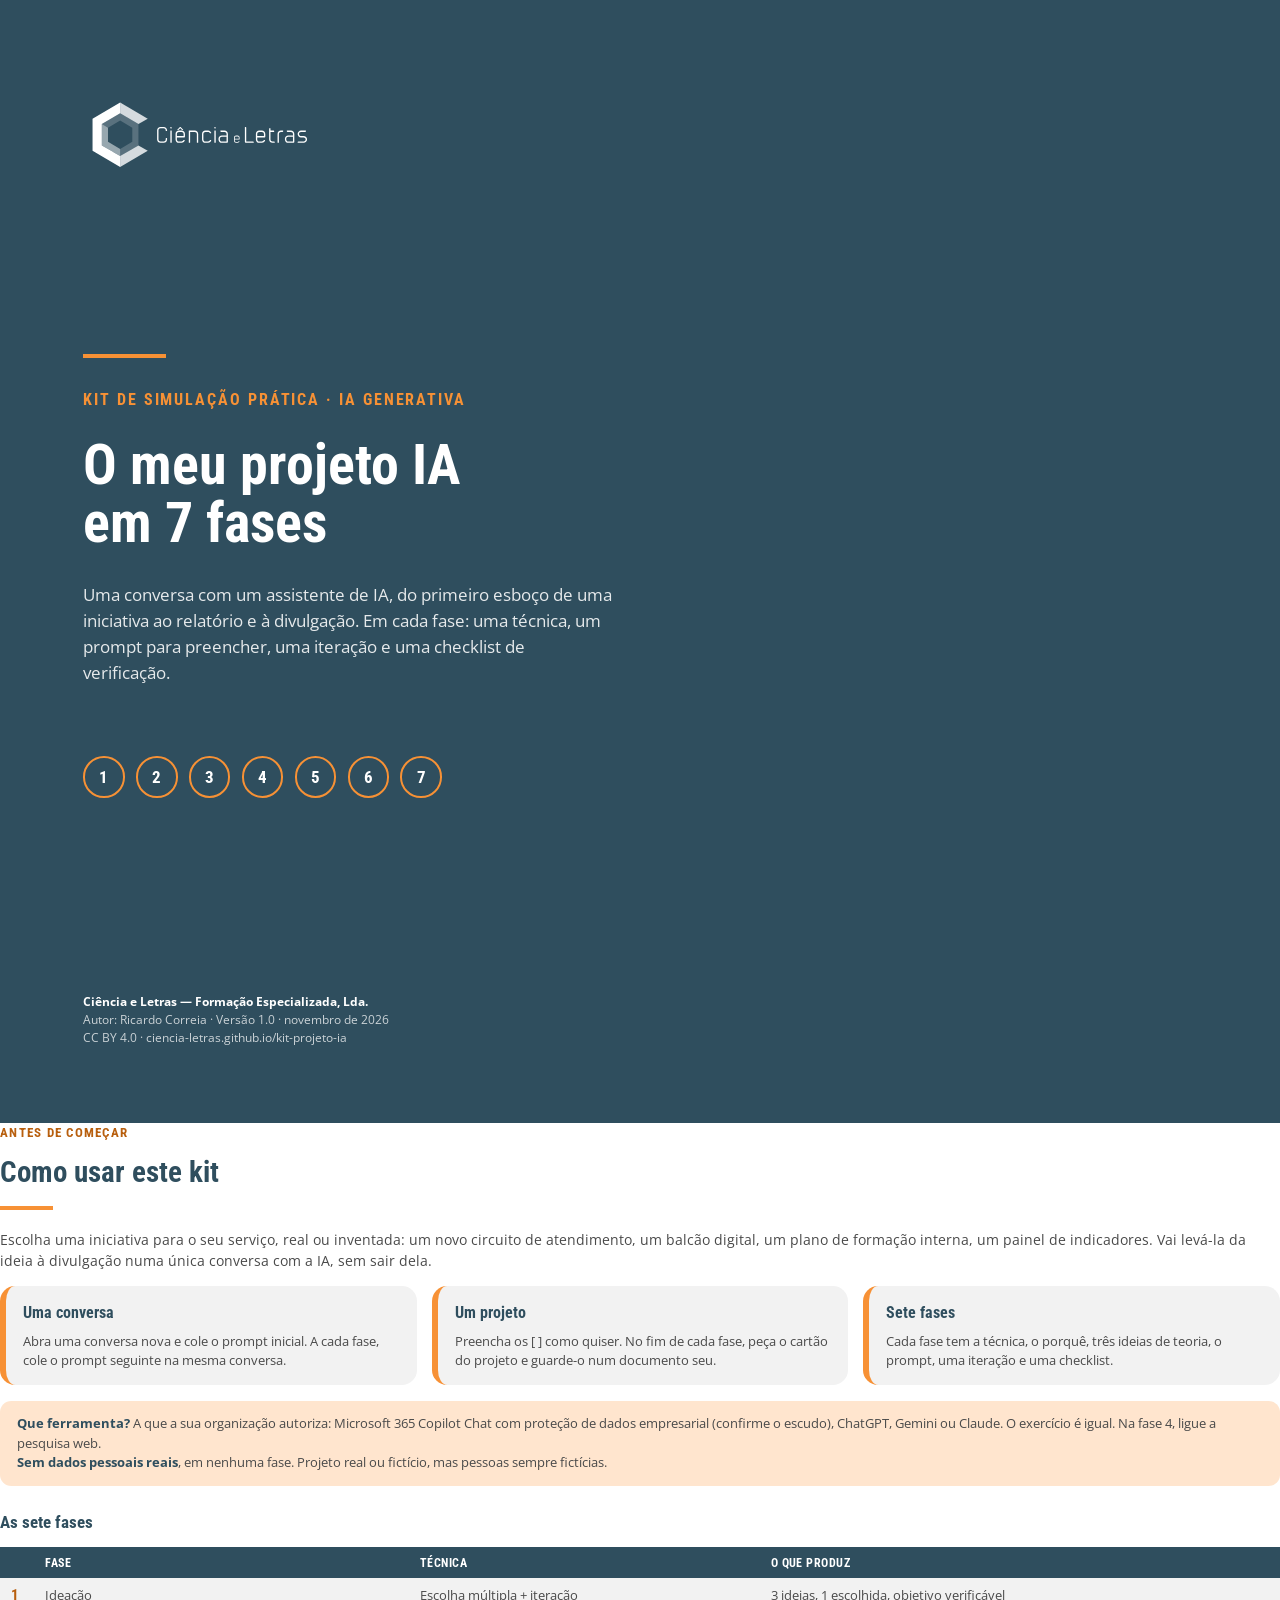
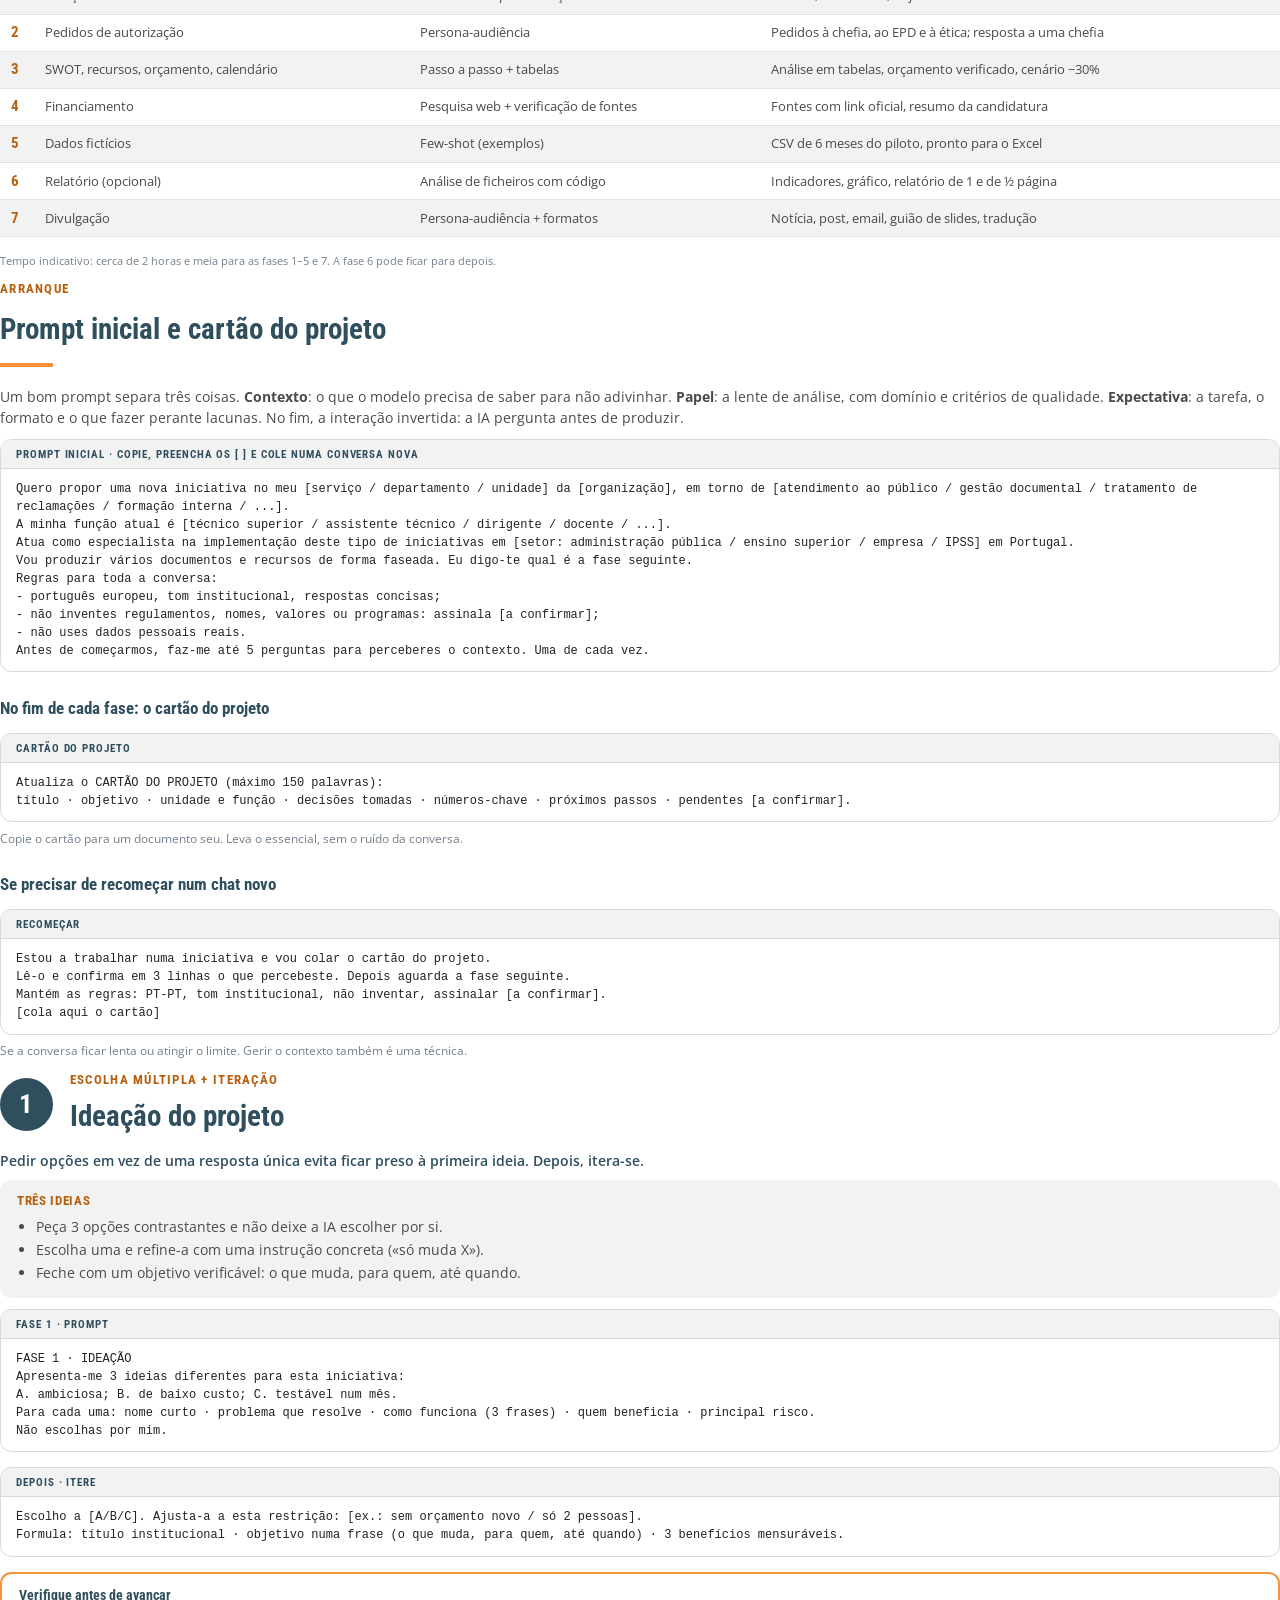
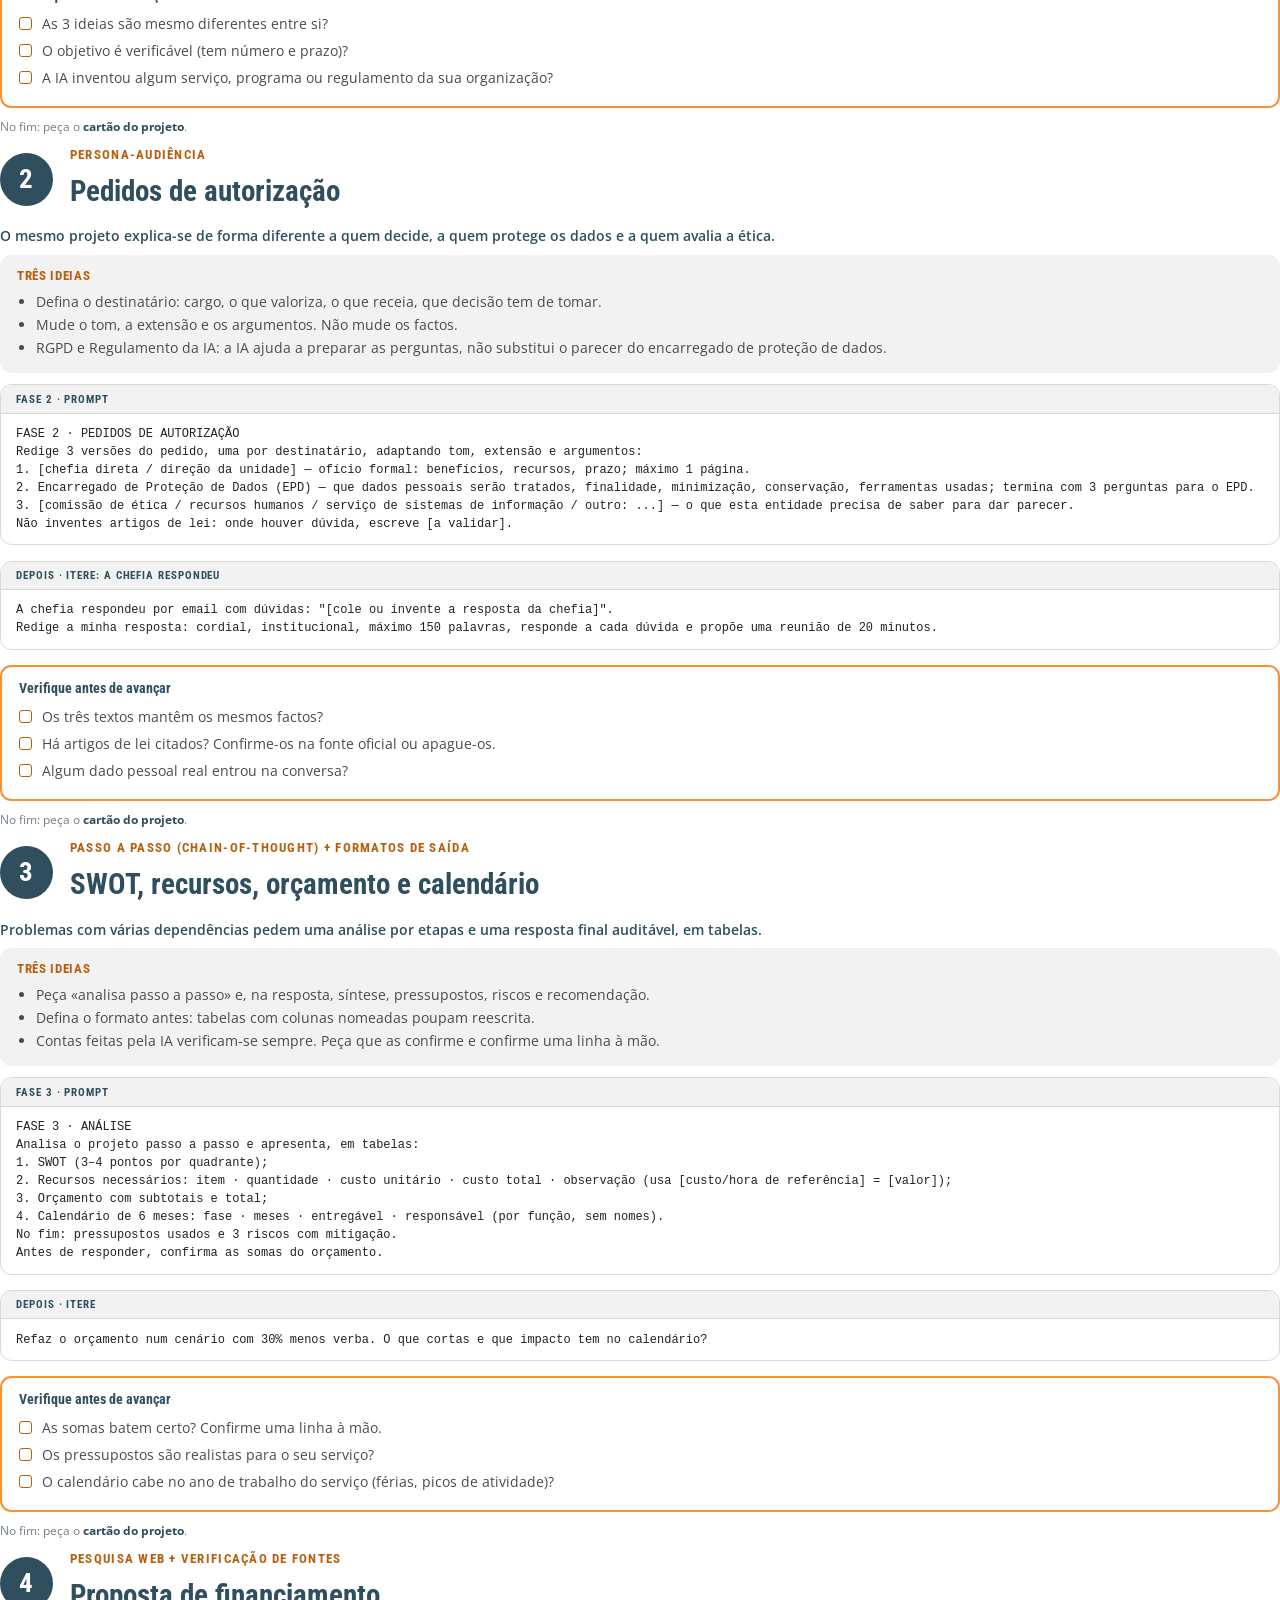
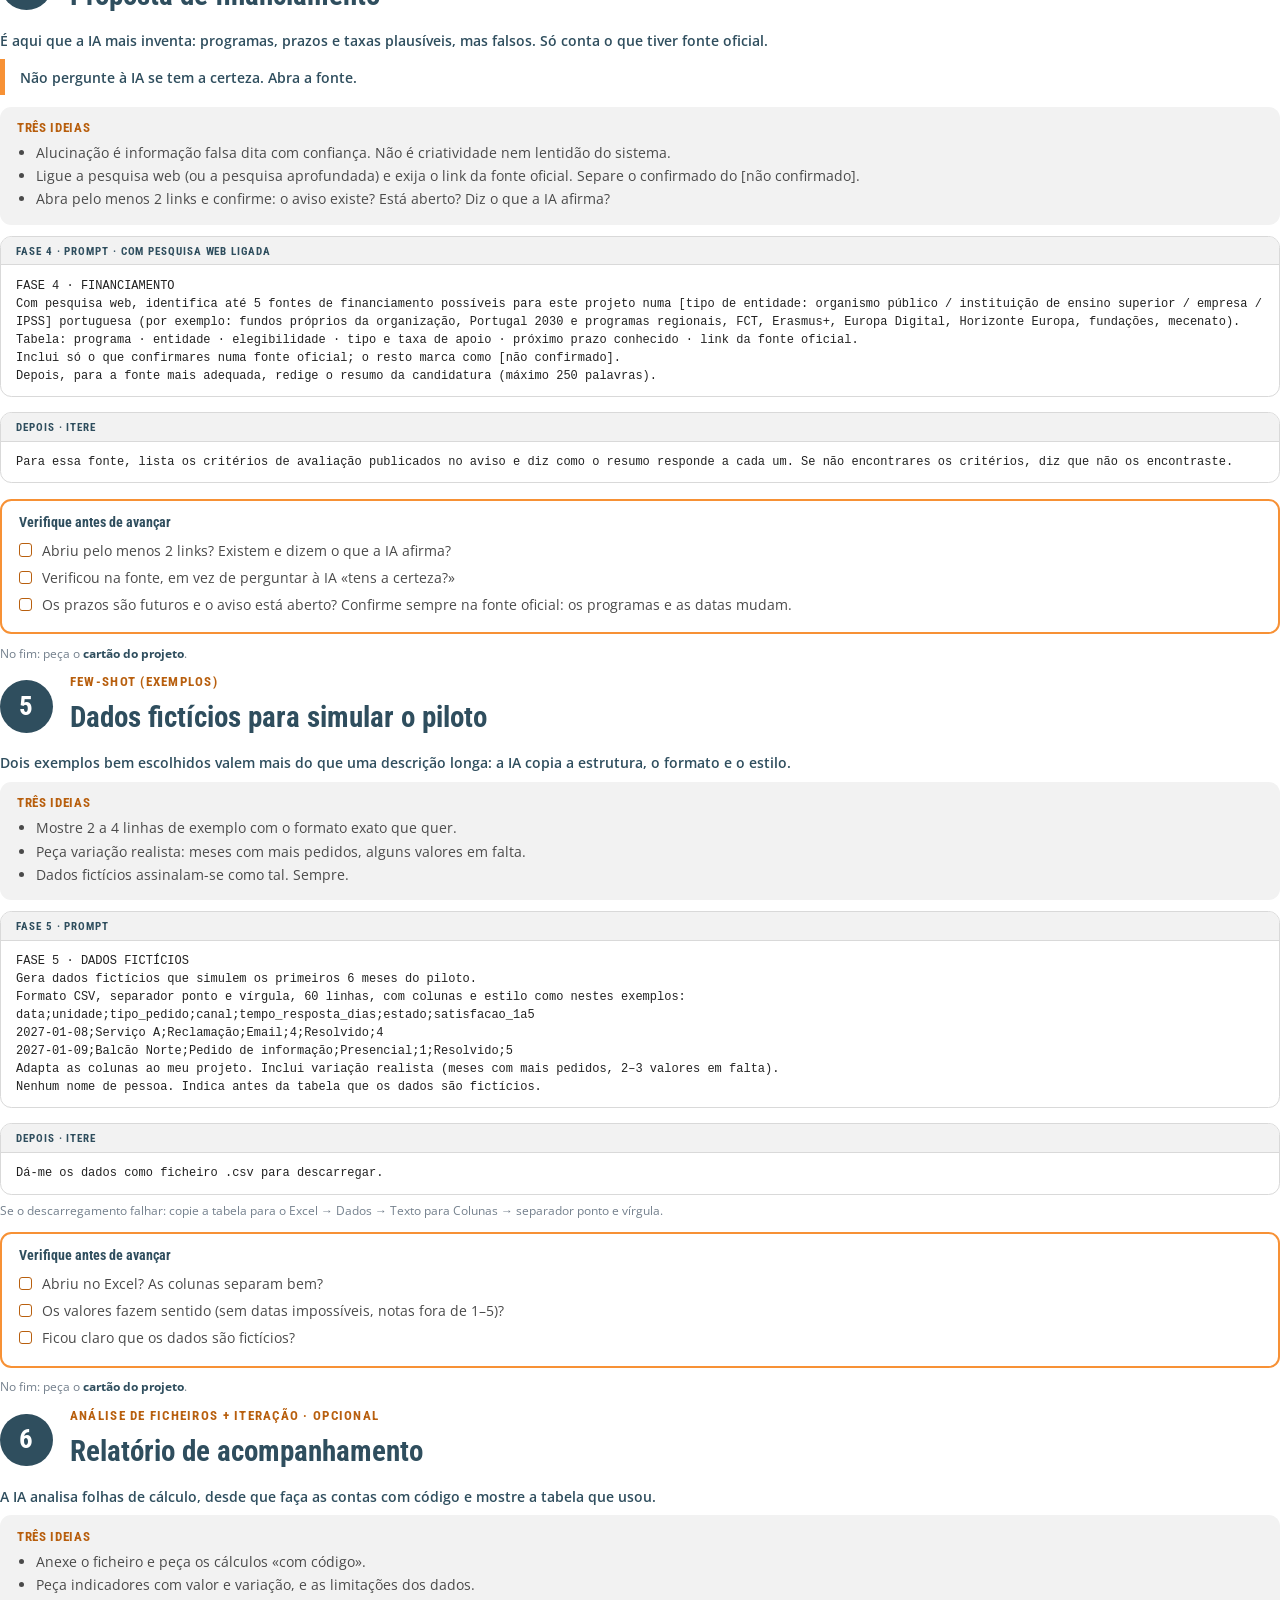
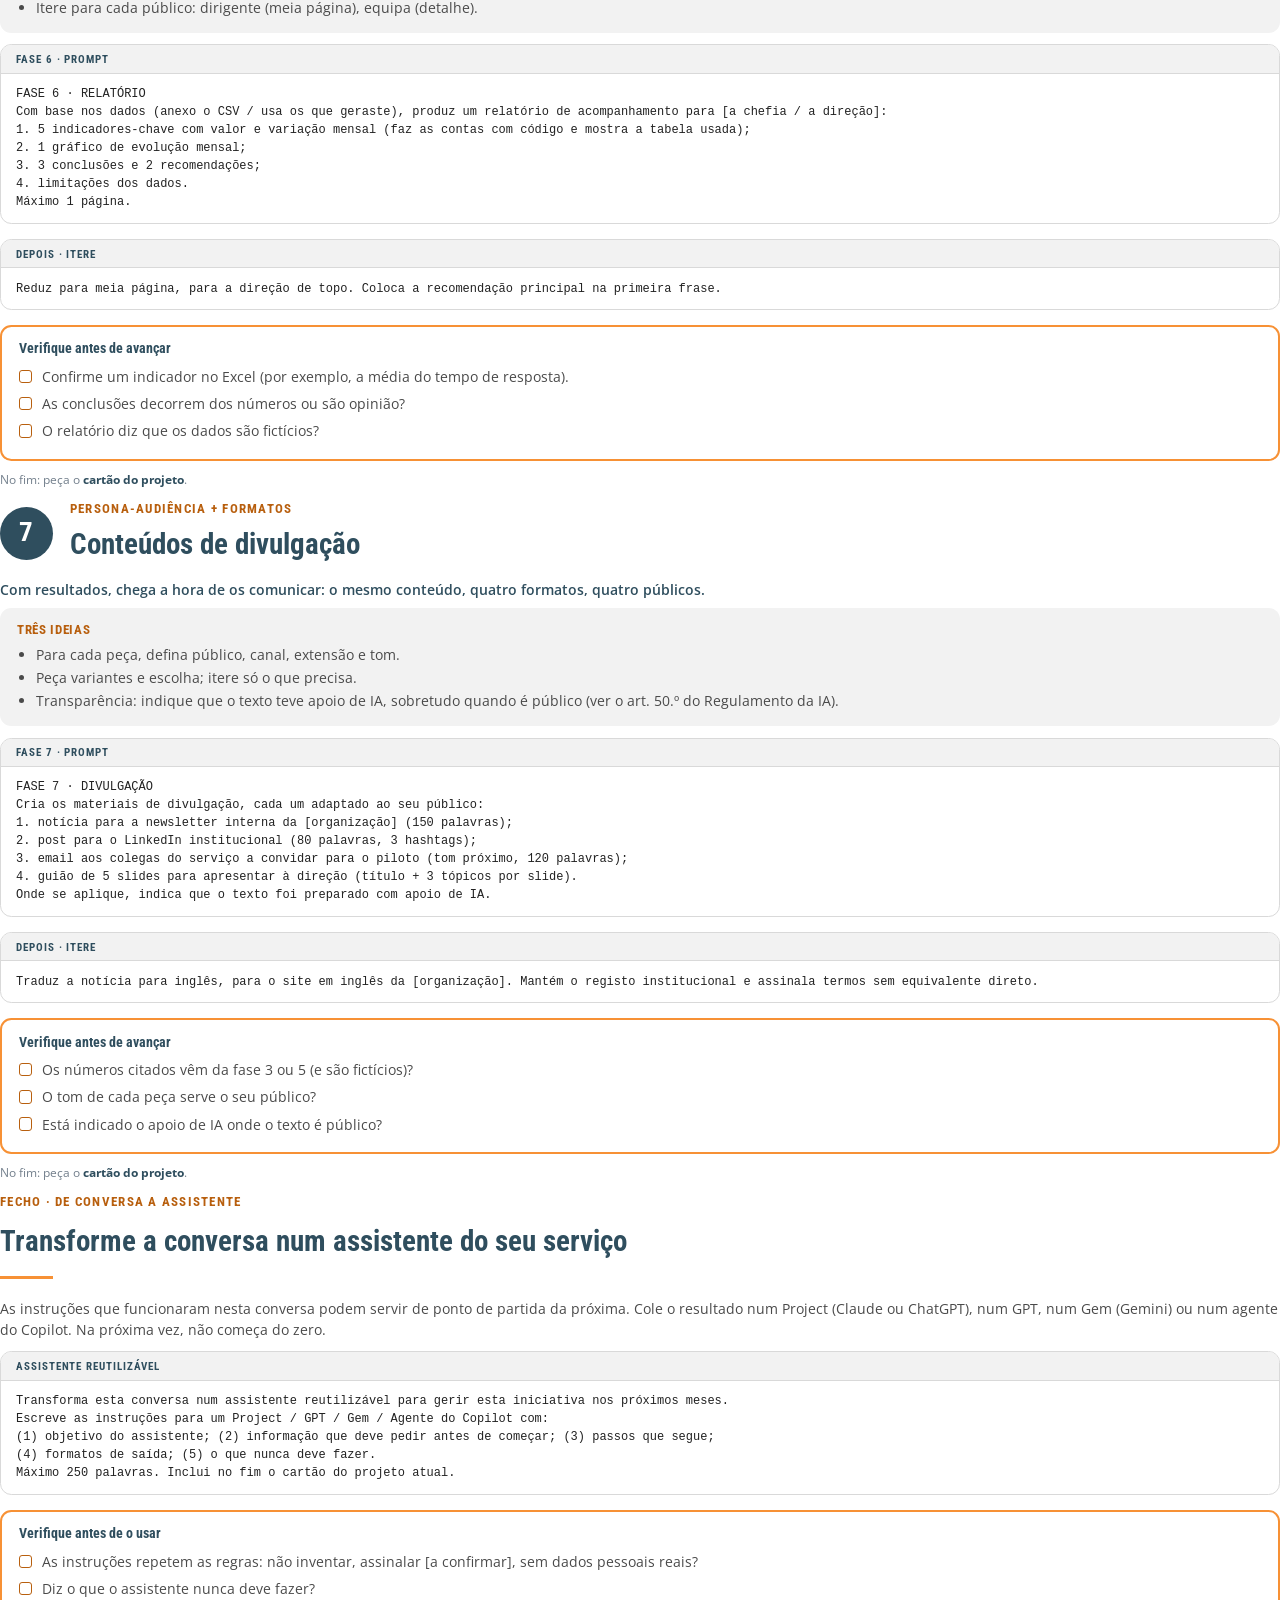
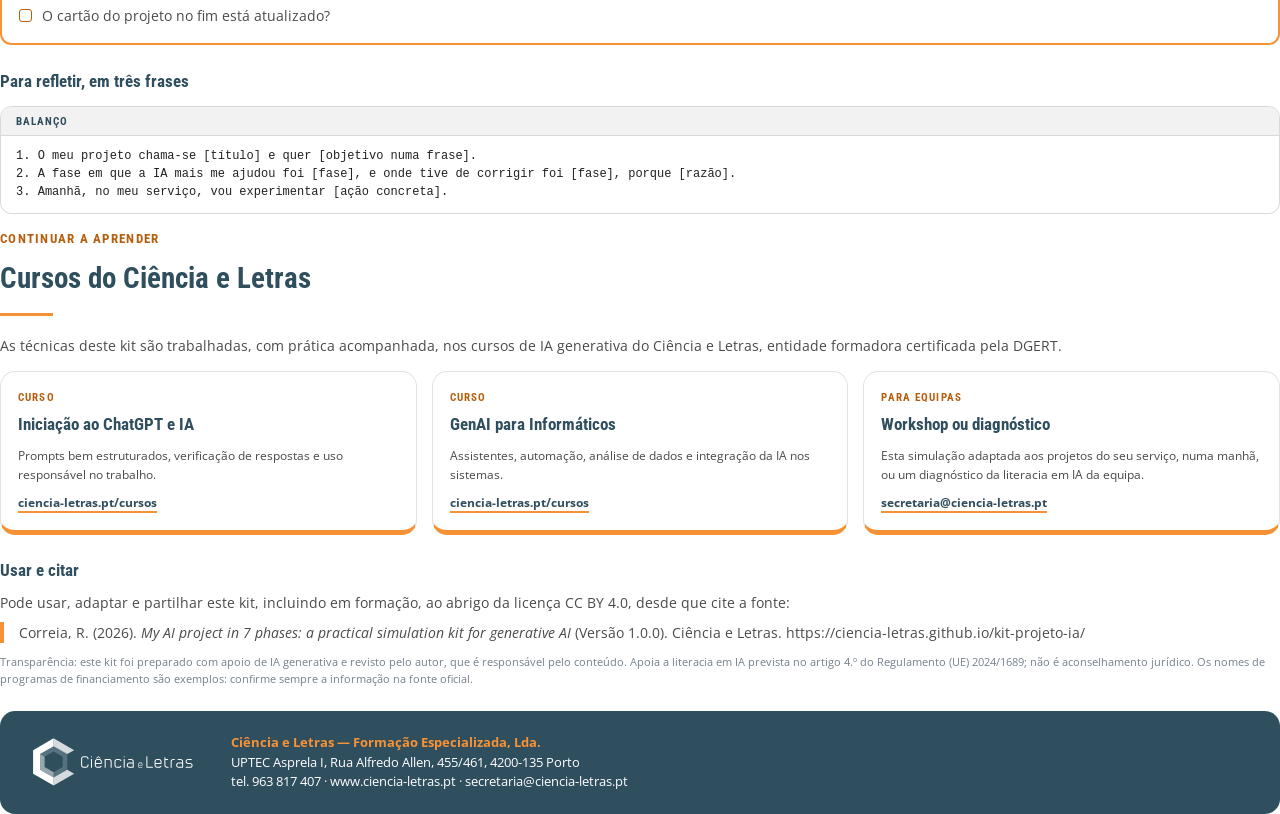
==== _pdf/kit.html @ e9ddfbd8 "First version of the kit «O meu projeto IA em 7 fases» Co-Authored-By: Claude Opus 5.5 <noreply@anth" ====
<!DOCTYPE html>
<html lang="pt-PT">
<head>
<meta charset="utf-8">
<title>O meu projeto IA em 7 fases — kit completo · Ciência e Letras</title>
<!-- Fonte do PDF do kit completo. Gerar com: python3 _pdf/build_pdf.py  →  dist/kit-projeto-ia-7-fases.pdf
     A pasta _pdf/ começa por "_" para o GitHub Pages (Jekyll) não a publicar. O PDF não vai para o repositório. -->
<link href="https://fonts.googleapis.com/css2?family=Open+Sans:wght@400;600;700&family=Roboto+Condensed:wght@500;700&display=swap" rel="stylesheet">
<style>
  @page { size: A4; margin: 18mm 17mm 20mm; }
  @page :first { margin: 0; }
  :root { --navy: #2F4E5E; --orange: #F79135; --oink: #B85F0E; --text: #4a4a4a; --alt: #f2f2f2; --peach: #FFE5CE; --grey: #74808D; }
  * { box-sizing: border-box; }
  html { -webkit-print-color-adjust: exact; print-color-adjust: exact; }
  body { margin: 0; font: 10.2pt/1.55 "Open Sans", Calibri, Arial, sans-serif; color: var(--text); }
  h1, h2, h3, h4, .eyebrow, .num { font-family: "Roboto Condensed", Arial, sans-serif; color: var(--navy); margin: 0; }
  p { margin: 0 0 7pt; }
  a { color: var(--navy); }
  .page { break-after: page; }
  .page:last-child { break-after: auto; }

  /* capa */
  .cover { height: 297mm; background: var(--navy); color: #fff; padding: 26mm 22mm 20mm; display: flex; flex-direction: column; position: relative; }
  .cover img { width: 62mm; }
  .cover .bar { width: 22mm; height: 3pt; background: var(--orange); margin: 48mm 0 8mm; }
  .cover .eyebrow { color: var(--orange); font-size: 12pt; letter-spacing: .12em; text-transform: uppercase; font-weight: 700; }
  .cover h1 { color: #fff; font-size: 42pt; line-height: 1.04; margin: 6mm 0 8mm; font-weight: 700; }
  .cover .lead { font-size: 13pt; line-height: 1.5; color: rgba(255,255,255,.88); max-width: 140mm; }
  .cover .steps { display: flex; gap: 3mm; margin-top: 16mm; }
  .cover .steps span { width: 11mm; height: 11mm; border-radius: 50%; border: 1.5pt solid var(--orange); color: #fff; display: grid; place-items: center; font: 700 13pt "Roboto Condensed", Arial, sans-serif; }
  .cover .foot { margin-top: auto; font-size: 9pt; color: rgba(255,255,255,.75); line-height: 1.5; }
  .cover .foot strong { color: #fff; }

  /* secções */
  .eyebrow { color: var(--oink); font-size: 9.5pt; letter-spacing: .1em; text-transform: uppercase; font-weight: 700; }
  h2 { font-size: 22pt; margin: 2mm 0 2mm; font-weight: 700; }
  h2::after { content: ""; display: block; width: 14mm; height: 2.5pt; background: var(--orange); margin: 3mm 0 5mm; }
  h3 { font-size: 13pt; margin: 6mm 0 2mm; font-weight: 700; }
  ul { margin: 0 0 7pt; padding-left: 5mm; }
  li { margin: 1.5pt 0; }
  .grid3 { display: grid; grid-template-columns: repeat(3, 1fr); gap: 4mm; margin: 4mm 0 2mm; }
  .feat { border-left: 5pt solid var(--orange); border-radius: 4mm; background: var(--alt); padding: 4mm 4.5mm; }
  .feat h4 { font-size: 12pt; margin-bottom: 1.5mm; }
  .feat p { margin: 0; font-size: 9.4pt; }
  .note { background: var(--peach); border-radius: 3mm; padding: 3.5mm 4.5mm; margin: 4mm 0; font-size: 9.6pt; }
  .note strong { color: var(--navy); }
  table.map { width: 100%; border-collapse: collapse; font-size: 9.4pt; margin-top: 3mm; }
  table.map th { background: var(--navy); color: #fff; text-align: left; padding: 2.2mm 3mm; font: 700 9pt "Roboto Condensed", Arial, sans-serif; letter-spacing: .04em; text-transform: uppercase; }
  table.map td { padding: 2.2mm 3mm; border-bottom: 1px solid #e2e2e2; vertical-align: top; }
  table.map tr:nth-child(even) td { background: var(--alt); }
  table.map td:first-child { font: 700 11pt "Roboto Condensed", Arial, sans-serif; color: var(--oink); width: 9mm; }

  /* prompts */
  .prompt { border: 1px solid #d9d9d9; border-radius: 3mm; margin: 3mm 0 4mm; break-inside: avoid; overflow: hidden; }
  .prompt .lbl { background: var(--alt); border-bottom: 1px solid #d9d9d9; padding: 1.8mm 4mm; font: 700 8.6pt "Roboto Condensed", Arial, sans-serif; letter-spacing: .08em; text-transform: uppercase; color: var(--navy); }
  .prompt pre { margin: 0; padding: 3mm 4mm; white-space: pre-wrap; font: 9pt/1.5 "SFMono-Regular", Menlo, Consolas, "Courier New", monospace; color: #222; }
  .hint { font-size: 9pt; color: var(--grey); margin-top: -2mm; }

  /* fases */
  .ph-head { display: flex; align-items: center; gap: 4.5mm; margin-bottom: 3mm; }
  .num { flex-shrink: 0; width: 14mm; height: 14mm; border-radius: 50%; background: var(--navy); color: #fff; display: grid; place-items: center; font-size: 20pt; font-weight: 700; }
  .ph-head h2 { margin: 0; }
  .ph-head h2::after { display: none; }
  .ph-head .eyebrow { margin-bottom: 1mm; }
  .why { font-size: 10.6pt; color: var(--navy); font-weight: 600; margin: 2mm 0 2mm; }
  .theory { background: var(--alt); border-radius: 3mm; padding: 3mm 4.5mm 1.5mm; margin: 2mm 0 3mm; }
  .theory h4 { font-size: 10pt; margin-bottom: 1mm; letter-spacing: .05em; text-transform: uppercase; color: var(--oink); }
  .check { border: 1.5pt solid var(--orange); border-radius: 3mm; padding: 3mm 4.5mm; margin-top: 3mm; break-inside: avoid; }
  .check h4 { font-size: 10.5pt; margin-bottom: 1.5mm; }
  .check ul { list-style: none; padding: 0; margin: 0; }
  .check li { padding-left: 6mm; position: relative; margin: 1.6mm 0; }
  .check li::before { content: ""; position: absolute; left: 0; top: 1mm; width: 3mm; height: 3mm; border: 1.2pt solid var(--oink); border-radius: .8mm; }
  .card-reminder { font-size: 9.2pt; color: var(--grey); margin-top: 2.5mm; }
  .card-reminder strong { color: var(--navy); }
  .alert { border-left: 4pt solid var(--orange); padding: 2mm 0 2mm 4mm; margin: 2mm 0 3mm; font-weight: 600; color: var(--navy); }

  /* cursos */
  .courses { display: grid; grid-template-columns: repeat(3, 1fr); gap: 4mm; margin: 4mm 0; }
  .course { border-radius: 4mm; border: 1px solid #e2e2e2; border-bottom: 4pt solid var(--orange); padding: 4.5mm; }
  .course .eyebrow { font-size: 8.5pt; }
  .course h4 { font-size: 12.5pt; margin: 1.5mm 0 2mm; }
  .course p { font-size: 9.2pt; margin: 0 0 2mm; }
  .course a { font-weight: 700; font-size: 9pt; text-decoration: none; border-bottom: 1.5pt solid var(--orange); }
  .contact { background: var(--navy); color: #fff; border-radius: 4mm; padding: 6mm 7mm; margin-top: 6mm; display: flex; gap: 8mm; align-items: center; }
  .contact img { width: 46mm; }
  .contact p { margin: 0; font-size: 9.4pt; line-height: 1.55; }
  .contact strong { color: var(--orange); }
  .small { font-size: 8.6pt; color: var(--grey); }
</style>
</head>
<body>

<!-- ======================= CAPA ======================= -->
<section class="page cover">
  <img src="cel-logo-branco-horizontal.svg" alt="Ciência e Letras">
  <div class="bar"></div>
  <div class="eyebrow">Kit de simulação prática · IA generativa</div>
  <h1>O meu projeto IA<br>em 7 fases</h1>
  <p class="lead">Uma conversa com um assistente de IA, do primeiro esboço de uma iniciativa ao relatório e à divulgação. Em cada fase: uma técnica, um prompt para preencher, uma iteração e uma checklist de verificação.</p>
  <div class="steps"><span>1</span><span>2</span><span>3</span><span>4</span><span>5</span><span>6</span><span>7</span></div>
  <div class="foot">
    <strong>Ciência e Letras — Formação Especializada, Lda.</strong><br>
    Autor: Ricardo Correia · Versão 1.0 · novembro de 2026<br>
    CC BY 4.0 · ciencia-letras.github.io/kit-projeto-ia
  </div>
</section>

<!-- ======================= COMO USAR ======================= -->
<section class="page">
  <div class="eyebrow">Antes de começar</div>
  <h2>Como usar este kit</h2>
  <p>Escolha uma iniciativa para o seu serviço, real ou inventada: um novo circuito de atendimento, um balcão digital, um plano de formação interna, um painel de indicadores. Vai levá-la da ideia à divulgação numa única conversa com a IA, sem sair dela.</p>
  <div class="grid3">
    <div class="feat"><h4>Uma conversa</h4><p>Abra uma conversa nova e cole o prompt inicial. A cada fase, cole o prompt seguinte na mesma conversa.</p></div>
    <div class="feat"><h4>Um projeto</h4><p>Preencha os [ ] como quiser. No fim de cada fase, peça o cartão do projeto e guarde-o num documento seu.</p></div>
    <div class="feat"><h4>Sete fases</h4><p>Cada fase tem a técnica, o porquê, três ideias de teoria, o prompt, uma iteração e uma checklist.</p></div>
  </div>
  <div class="note"><strong>Que ferramenta?</strong> A que a sua organização autoriza: Microsoft 365 Copilot Chat com proteção de dados empresarial (confirme o escudo), ChatGPT, Gemini ou Claude. O exercício é igual. Na fase 4, ligue a pesquisa web.<br>
  <strong>Sem dados pessoais reais</strong>, em nenhuma fase. Projeto real ou fictício, mas pessoas sempre fictícias.</div>

  <h3>As sete fases</h3>
  <table class="map">
    <tr><th></th><th>Fase</th><th>Técnica</th><th>O que produz</th></tr>
    <tr><td>1</td><td>Ideação</td><td>Escolha múltipla + iteração</td><td>3 ideias, 1 escolhida, objetivo verificável</td></tr>
    <tr><td>2</td><td>Pedidos de autorização</td><td>Persona-audiência</td><td>Pedidos à chefia, ao EPD e à ética; resposta a uma chefia</td></tr>
    <tr><td>3</td><td>SWOT, recursos, orçamento, calendário</td><td>Passo a passo + tabelas</td><td>Análise em tabelas, orçamento verificado, cenário −30%</td></tr>
    <tr><td>4</td><td>Financiamento</td><td>Pesquisa web + verificação de fontes</td><td>Fontes com link oficial, resumo da candidatura</td></tr>
    <tr><td>5</td><td>Dados fictícios</td><td>Few-shot (exemplos)</td><td>CSV de 6 meses do piloto, pronto para o Excel</td></tr>
    <tr><td>6</td><td>Relatório (opcional)</td><td>Análise de ficheiros com código</td><td>Indicadores, gráfico, relatório de 1 e de ½ página</td></tr>
    <tr><td>7</td><td>Divulgação</td><td>Persona-audiência + formatos</td><td>Notícia, post, email, guião de slides, tradução</td></tr>
  </table>
  <p class="small" style="margin-top:4mm;">Tempo indicativo: cerca de 2 horas e meia para as fases 1–5 e 7. A fase 6 pode ficar para depois.</p>
</section>

<!-- ======================= PROMPT INICIAL + CARTÃO ======================= -->
<section class="page">
  <div class="eyebrow">Arranque</div>
  <h2>Prompt inicial e cartão do projeto</h2>
  <p>Um bom prompt separa três coisas. <strong>Contexto</strong>: o que o modelo precisa de saber para não adivinhar. <strong>Papel</strong>: a lente de análise, com domínio e critérios de qualidade. <strong>Expectativa</strong>: a tarefa, o formato e o que fazer perante lacunas. No fim, a interação invertida: a IA pergunta antes de produzir.</p>
  <div class="prompt"><div class="lbl">Prompt inicial · copie, preencha os [ ] e cole numa conversa nova</div>
<pre>Quero propor uma nova iniciativa no meu [serviço / departamento / unidade] da [organização], em torno de [atendimento ao público / gestão documental / tratamento de reclamações / formação interna / ...].
A minha função atual é [técnico superior / assistente técnico / dirigente / docente / ...].
Atua como especialista na implementação deste tipo de iniciativas em [setor: administração pública / ensino superior / empresa / IPSS] em Portugal.
Vou produzir vários documentos e recursos de forma faseada. Eu digo-te qual é a fase seguinte.
Regras para toda a conversa:
- português europeu, tom institucional, respostas concisas;
- não inventes regulamentos, nomes, valores ou programas: assinala [a confirmar];
- não uses dados pessoais reais.
Antes de começarmos, faz-me até 5 perguntas para perceberes o contexto. Uma de cada vez.</pre></div>

  <h3>No fim de cada fase: o cartão do projeto</h3>
  <div class="prompt"><div class="lbl">Cartão do projeto</div>
<pre>Atualiza o CARTÃO DO PROJETO (máximo 150 palavras):
título · objetivo · unidade e função · decisões tomadas · números-chave · próximos passos · pendentes [a confirmar].</pre></div>
  <p class="hint">Copie o cartão para um documento seu. Leva o essencial, sem o ruído da conversa.</p>

  <h3>Se precisar de recomeçar num chat novo</h3>
  <div class="prompt"><div class="lbl">Recomeçar</div>
<pre>Estou a trabalhar numa iniciativa e vou colar o cartão do projeto.
Lê-o e confirma em 3 linhas o que percebeste. Depois aguarda a fase seguinte.
Mantém as regras: PT-PT, tom institucional, não inventar, assinalar [a confirmar].
[cola aqui o cartão]</pre></div>
  <p class="hint">Se a conversa ficar lenta ou atingir o limite. Gerir o contexto também é uma técnica.</p>
</section>

<!-- ======================= FASE 1 ======================= -->
<section class="page">
  <div class="ph-head"><div class="num">1</div><div><div class="eyebrow">Escolha múltipla + iteração</div><h2>Ideação do projeto</h2></div></div>
  <p class="why">Pedir opções em vez de uma resposta única evita ficar preso à primeira ideia. Depois, itera-se.</p>
  <div class="theory"><h4>Três ideias</h4><ul>
    <li>Peça 3 opções contrastantes e não deixe a IA escolher por si.</li>
    <li>Escolha uma e refine-a com uma instrução concreta («só muda X»).</li>
    <li>Feche com um objetivo verificável: o que muda, para quem, até quando.</li></ul></div>
  <div class="prompt"><div class="lbl">Fase 1 · prompt</div>
<pre>FASE 1 · IDEAÇÃO
Apresenta-me 3 ideias diferentes para esta iniciativa:
A. ambiciosa; B. de baixo custo; C. testável num mês.
Para cada uma: nome curto · problema que resolve · como funciona (3 frases) · quem beneficia · principal risco.
Não escolhas por mim.</pre></div>
  <div class="prompt"><div class="lbl">Depois · itere</div>
<pre>Escolho a [A/B/C]. Ajusta-a a esta restrição: [ex.: sem orçamento novo / só 2 pessoas].
Formula: título institucional · objetivo numa frase (o que muda, para quem, até quando) · 3 benefícios mensuráveis.</pre></div>
  <div class="check"><h4>Verifique antes de avançar</h4><ul>
    <li>As 3 ideias são mesmo diferentes entre si?</li>
    <li>O objetivo é verificável (tem número e prazo)?</li>
    <li>A IA inventou algum serviço, programa ou regulamento da sua organização?</li></ul></div>
  <p class="card-reminder">No fim: peça o <strong>cartão do projeto</strong>.</p>
</section>

<!-- ======================= FASE 2 ======================= -->
<section class="page">
  <div class="ph-head"><div class="num">2</div><div><div class="eyebrow">Persona-audiência</div><h2>Pedidos de autorização</h2></div></div>
  <p class="why">O mesmo projeto explica-se de forma diferente a quem decide, a quem protege os dados e a quem avalia a ética.</p>
  <div class="theory"><h4>Três ideias</h4><ul>
    <li>Defina o destinatário: cargo, o que valoriza, o que receia, que decisão tem de tomar.</li>
    <li>Mude o tom, a extensão e os argumentos. Não mude os factos.</li>
    <li>RGPD e Regulamento da IA: a IA ajuda a preparar as perguntas, não substitui o parecer do encarregado de proteção de dados.</li></ul></div>
  <div class="prompt"><div class="lbl">Fase 2 · prompt</div>
<pre>FASE 2 · PEDIDOS DE AUTORIZAÇÃO
Redige 3 versões do pedido, uma por destinatário, adaptando tom, extensão e argumentos:
1. [chefia direta / direção da unidade] — ofício formal: benefícios, recursos, prazo; máximo 1 página.
2. Encarregado de Proteção de Dados (EPD) — que dados pessoais serão tratados, finalidade, minimização, conservação, ferramentas usadas; termina com 3 perguntas para o EPD.
3. [comissão de ética / recursos humanos / serviço de sistemas de informação / outro: ...] — o que esta entidade precisa de saber para dar parecer.
Não inventes artigos de lei: onde houver dúvida, escreve [a validar].</pre></div>
  <div class="prompt"><div class="lbl">Depois · itere: a chefia respondeu</div>
<pre>A chefia respondeu por email com dúvidas: "[cole ou invente a resposta da chefia]".
Redige a minha resposta: cordial, institucional, máximo 150 palavras, responde a cada dúvida e propõe uma reunião de 20 minutos.</pre></div>
  <div class="check"><h4>Verifique antes de avançar</h4><ul>
    <li>Os três textos mantêm os mesmos factos?</li>
    <li>Há artigos de lei citados? Confirme-os na fonte oficial ou apague-os.</li>
    <li>Algum dado pessoal real entrou na conversa?</li></ul></div>
  <p class="card-reminder">No fim: peça o <strong>cartão do projeto</strong>.</p>
</section>

<!-- ======================= FASE 3 ======================= -->
<section class="page">
  <div class="ph-head"><div class="num">3</div><div><div class="eyebrow">Passo a passo (chain-of-thought) + formatos de saída</div><h2>SWOT, recursos, orçamento e calendário</h2></div></div>
  <p class="why">Problemas com várias dependências pedem uma análise por etapas e uma resposta final auditável, em tabelas.</p>
  <div class="theory"><h4>Três ideias</h4><ul>
    <li>Peça «analisa passo a passo» e, na resposta, síntese, pressupostos, riscos e recomendação.</li>
    <li>Defina o formato antes: tabelas com colunas nomeadas poupam reescrita.</li>
    <li>Contas feitas pela IA verificam-se sempre. Peça que as confirme e confirme uma linha à mão.</li></ul></div>
  <div class="prompt"><div class="lbl">Fase 3 · prompt</div>
<pre>FASE 3 · ANÁLISE
Analisa o projeto passo a passo e apresenta, em tabelas:
1. SWOT (3–4 pontos por quadrante);
2. Recursos necessários: item · quantidade · custo unitário · custo total · observação (usa [custo/hora de referência] = [valor]);
3. Orçamento com subtotais e total;
4. Calendário de 6 meses: fase · meses · entregável · responsável (por função, sem nomes).
No fim: pressupostos usados e 3 riscos com mitigação.
Antes de responder, confirma as somas do orçamento.</pre></div>
  <div class="prompt"><div class="lbl">Depois · itere</div>
<pre>Refaz o orçamento num cenário com 30% menos verba. O que cortas e que impacto tem no calendário?</pre></div>
  <div class="check"><h4>Verifique antes de avançar</h4><ul>
    <li>As somas batem certo? Confirme uma linha à mão.</li>
    <li>Os pressupostos são realistas para o seu serviço?</li>
    <li>O calendário cabe no ano de trabalho do serviço (férias, picos de atividade)?</li></ul></div>
  <p class="card-reminder">No fim: peça o <strong>cartão do projeto</strong>.</p>
</section>

<!-- ======================= FASE 4 ======================= -->
<section class="page">
  <div class="ph-head"><div class="num">4</div><div><div class="eyebrow">Pesquisa web + verificação de fontes</div><h2>Proposta de financiamento</h2></div></div>
  <p class="why">É aqui que a IA mais inventa: programas, prazos e taxas plausíveis, mas falsos. Só conta o que tiver fonte oficial.</p>
  <div class="alert">Não pergunte à IA se tem a certeza. Abra a fonte.</div>
  <div class="theory"><h4>Três ideias</h4><ul>
    <li>Alucinação é informação falsa dita com confiança. Não é criatividade nem lentidão do sistema.</li>
    <li>Ligue a pesquisa web (ou a pesquisa aprofundada) e exija o link da fonte oficial. Separe o confirmado do [não confirmado].</li>
    <li>Abra pelo menos 2 links e confirme: o aviso existe? Está aberto? Diz o que a IA afirma?</li></ul></div>
  <div class="prompt"><div class="lbl">Fase 4 · prompt · com pesquisa web ligada</div>
<pre>FASE 4 · FINANCIAMENTO
Com pesquisa web, identifica até 5 fontes de financiamento possíveis para este projeto numa [tipo de entidade: organismo público / instituição de ensino superior / empresa / IPSS] portuguesa (por exemplo: fundos próprios da organização, Portugal 2030 e programas regionais, FCT, Erasmus+, Europa Digital, Horizonte Europa, fundações, mecenato).
Tabela: programa · entidade · elegibilidade · tipo e taxa de apoio · próximo prazo conhecido · link da fonte oficial.
Inclui só o que confirmares numa fonte oficial; o resto marca como [não confirmado].
Depois, para a fonte mais adequada, redige o resumo da candidatura (máximo 250 palavras).</pre></div>
  <div class="prompt"><div class="lbl">Depois · itere</div>
<pre>Para essa fonte, lista os critérios de avaliação publicados no aviso e diz como o resumo responde a cada um. Se não encontrares os critérios, diz que não os encontraste.</pre></div>
  <div class="check"><h4>Verifique antes de avançar</h4><ul>
    <li>Abriu pelo menos 2 links? Existem e dizem o que a IA afirma?</li>
    <li>Verificou na fonte, em vez de perguntar à IA «tens a certeza?»</li>
    <li>Os prazos são futuros e o aviso está aberto? Confirme sempre na fonte oficial: os programas e as datas mudam.</li></ul></div>
  <p class="card-reminder">No fim: peça o <strong>cartão do projeto</strong>.</p>
</section>

<!-- ======================= FASE 5 ======================= -->
<section class="page">
  <div class="ph-head"><div class="num">5</div><div><div class="eyebrow">Few-shot (exemplos)</div><h2>Dados fictícios para simular o piloto</h2></div></div>
  <p class="why">Dois exemplos bem escolhidos valem mais do que uma descrição longa: a IA copia a estrutura, o formato e o estilo.</p>
  <div class="theory"><h4>Três ideias</h4><ul>
    <li>Mostre 2 a 4 linhas de exemplo com o formato exato que quer.</li>
    <li>Peça variação realista: meses com mais pedidos, alguns valores em falta.</li>
    <li>Dados fictícios assinalam-se como tal. Sempre.</li></ul></div>
  <div class="prompt"><div class="lbl">Fase 5 · prompt</div>
<pre>FASE 5 · DADOS FICTÍCIOS
Gera dados fictícios que simulem os primeiros 6 meses do piloto.
Formato CSV, separador ponto e vírgula, 60 linhas, com colunas e estilo como nestes exemplos:
data;unidade;tipo_pedido;canal;tempo_resposta_dias;estado;satisfacao_1a5
2027-01-08;Serviço A;Reclamação;Email;4;Resolvido;4
2027-01-09;Balcão Norte;Pedido de informação;Presencial;1;Resolvido;5
Adapta as colunas ao meu projeto. Inclui variação realista (meses com mais pedidos, 2–3 valores em falta).
Nenhum nome de pessoa. Indica antes da tabela que os dados são fictícios.</pre></div>
  <div class="prompt"><div class="lbl">Depois · itere</div>
<pre>Dá-me os dados como ficheiro .csv para descarregar.</pre></div>
  <p class="hint">Se o descarregamento falhar: copie a tabela para o Excel → Dados → Texto para Colunas → separador ponto e vírgula.</p>
  <div class="check"><h4>Verifique antes de avançar</h4><ul>
    <li>Abriu no Excel? As colunas separam bem?</li>
    <li>Os valores fazem sentido (sem datas impossíveis, notas fora de 1–5)?</li>
    <li>Ficou claro que os dados são fictícios?</li></ul></div>
  <p class="card-reminder">No fim: peça o <strong>cartão do projeto</strong>.</p>
</section>

<!-- ======================= FASE 6 ======================= -->
<section class="page">
  <div class="ph-head"><div class="num">6</div><div><div class="eyebrow">Análise de ficheiros + iteração · opcional</div><h2>Relatório de acompanhamento</h2></div></div>
  <p class="why">A IA analisa folhas de cálculo, desde que faça as contas com código e mostre a tabela que usou.</p>
  <div class="theory"><h4>Três ideias</h4><ul>
    <li>Anexe o ficheiro e peça os cálculos «com código».</li>
    <li>Peça indicadores com valor e variação, e as limitações dos dados.</li>
    <li>Itere para cada público: dirigente (meia página), equipa (detalhe).</li></ul></div>
  <div class="prompt"><div class="lbl">Fase 6 · prompt</div>
<pre>FASE 6 · RELATÓRIO
Com base nos dados (anexo o CSV / usa os que geraste), produz um relatório de acompanhamento para [a chefia / a direção]:
1. 5 indicadores-chave com valor e variação mensal (faz as contas com código e mostra a tabela usada);
2. 1 gráfico de evolução mensal;
3. 3 conclusões e 2 recomendações;
4. limitações dos dados.
Máximo 1 página.</pre></div>
  <div class="prompt"><div class="lbl">Depois · itere</div>
<pre>Reduz para meia página, para a direção de topo. Coloca a recomendação principal na primeira frase.</pre></div>
  <div class="check"><h4>Verifique antes de avançar</h4><ul>
    <li>Confirme um indicador no Excel (por exemplo, a média do tempo de resposta).</li>
    <li>As conclusões decorrem dos números ou são opinião?</li>
    <li>O relatório diz que os dados são fictícios?</li></ul></div>
  <p class="card-reminder">No fim: peça o <strong>cartão do projeto</strong>.</p>
</section>

<!-- ======================= FASE 7 ======================= -->
<section class="page">
  <div class="ph-head"><div class="num">7</div><div><div class="eyebrow">Persona-audiência + formatos</div><h2>Conteúdos de divulgação</h2></div></div>
  <p class="why">Com resultados, chega a hora de os comunicar: o mesmo conteúdo, quatro formatos, quatro públicos.</p>
  <div class="theory"><h4>Três ideias</h4><ul>
    <li>Para cada peça, defina público, canal, extensão e tom.</li>
    <li>Peça variantes e escolha; itere só o que precisa.</li>
    <li>Transparência: indique que o texto teve apoio de IA, sobretudo quando é público (ver o art. 50.º do Regulamento da IA).</li></ul></div>
  <div class="prompt"><div class="lbl">Fase 7 · prompt</div>
<pre>FASE 7 · DIVULGAÇÃO
Cria os materiais de divulgação, cada um adaptado ao seu público:
1. notícia para a newsletter interna da [organização] (150 palavras);
2. post para o LinkedIn institucional (80 palavras, 3 hashtags);
3. email aos colegas do serviço a convidar para o piloto (tom próximo, 120 palavras);
4. guião de 5 slides para apresentar à direção (título + 3 tópicos por slide).
Onde se aplique, indica que o texto foi preparado com apoio de IA.</pre></div>
  <div class="prompt"><div class="lbl">Depois · itere</div>
<pre>Traduz a notícia para inglês, para o site em inglês da [organização]. Mantém o registo institucional e assinala termos sem equivalente direto.</pre></div>
  <div class="check"><h4>Verifique antes de avançar</h4><ul>
    <li>Os números citados vêm da fase 3 ou 5 (e são fictícios)?</li>
    <li>O tom de cada peça serve o seu público?</li>
    <li>Está indicado o apoio de IA onde o texto é público?</li></ul></div>
  <p class="card-reminder">No fim: peça o <strong>cartão do projeto</strong>.</p>
</section>

<!-- ======================= FECHO ======================= -->
<section class="page">
  <div class="eyebrow">Fecho · de conversa a assistente</div>
  <h2>Transforme a conversa num assistente do seu serviço</h2>
  <p>As instruções que funcionaram nesta conversa podem servir de ponto de partida da próxima. Cole o resultado num Project (Claude ou ChatGPT), num GPT, num Gem (Gemini) ou num agente do Copilot. Na próxima vez, não começa do zero.</p>
  <div class="prompt"><div class="lbl">Assistente reutilizável</div>
<pre>Transforma esta conversa num assistente reutilizável para gerir esta iniciativa nos próximos meses.
Escreve as instruções para um Project / GPT / Gem / Agente do Copilot com:
(1) objetivo do assistente; (2) informação que deve pedir antes de começar; (3) passos que segue;
(4) formatos de saída; (5) o que nunca deve fazer.
Máximo 250 palavras. Inclui no fim o cartão do projeto atual.</pre></div>
  <div class="check"><h4>Verifique antes de o usar</h4><ul>
    <li>As instruções repetem as regras: não inventar, assinalar [a confirmar], sem dados pessoais reais?</li>
    <li>Diz o que o assistente nunca deve fazer?</li>
    <li>O cartão do projeto no fim está atualizado?</li></ul></div>

  <h3>Para refletir, em três frases</h3>
  <div class="prompt"><div class="lbl">Balanço</div>
<pre>1. O meu projeto chama-se [título] e quer [objetivo numa frase].
2. A fase em que a IA mais me ajudou foi [fase], e onde tive de corrigir foi [fase], porque [razão].
3. Amanhã, no meu serviço, vou experimentar [ação concreta].</pre></div>
</section>

<!-- ======================= CURSOS E CONTACTOS ======================= -->
<section class="page">
  <div class="eyebrow">Continuar a aprender</div>
  <h2>Cursos do Ciência e Letras</h2>
  <p>As técnicas deste kit são trabalhadas, com prática acompanhada, nos cursos de IA generativa do Ciência e Letras, entidade formadora certificada pela DGERT.</p>
  <div class="courses">
    <div class="course"><div class="eyebrow">Curso</div><h4>Iniciação ao ChatGPT e IA</h4>
      <p>Prompts bem estruturados, verificação de respostas e uso responsável no trabalho.</p>
      <a href="https://www.ciencia-letras.pt/cursos/iniciacao-chatgpt-ia/">ciencia-letras.pt/cursos</a></div>
    <div class="course"><div class="eyebrow">Curso</div><h4>GenAI para Informáticos</h4>
      <p>Assistentes, automação, análise de dados e integração da IA nos sistemas.</p>
      <a href="https://www.ciencia-letras.pt/cursos/genai-para-informaticos/">ciencia-letras.pt/cursos</a></div>
    <div class="course"><div class="eyebrow">Para equipas</div><h4>Workshop ou diagnóstico</h4>
      <p>Esta simulação adaptada aos projetos do seu serviço, numa manhã, ou um diagnóstico da literacia em IA da equipa.</p>
      <a href="mailto:secretaria@ciencia-letras.pt">secretaria@ciencia-letras.pt</a></div>
  </div>

  <h3>Usar e citar</h3>
  <p>Pode usar, adaptar e partilhar este kit, incluindo em formação, ao abrigo da licença CC BY 4.0, desde que cite a fonte:</p>
  <p style="padding-left:4mm;border-left:3pt solid var(--orange);">Correia, R. (2026). <em>My AI project in 7 phases: a practical simulation kit for generative AI</em> (Versão 1.0.0). Ciência e Letras. https://ciencia-letras.github.io/kit-projeto-ia/</p>
  <p class="small">Transparência: este kit foi preparado com apoio de IA generativa e revisto pelo autor, que é responsável pelo conteúdo. Apoia a literacia em IA prevista no artigo 4.º do Regulamento (UE) 2024/1689; não é aconselhamento jurídico. Os nomes de programas de financiamento são exemplos: confirme sempre a informação na fonte oficial.</p>

  <div class="contact">
    <img src="cel-logo-branco-horizontal.svg" alt="Ciência e Letras">
    <p><strong>Ciência e Letras — Formação Especializada, Lda.</strong><br>
    UPTEC Asprela I, Rua Alfredo Allen, 455/461, 4200-135 Porto<br>
    tel. 963 817 407 · www.ciencia-letras.pt · secretaria@ciencia-letras.pt</p>
  </div>
</section>

</body>
</html>
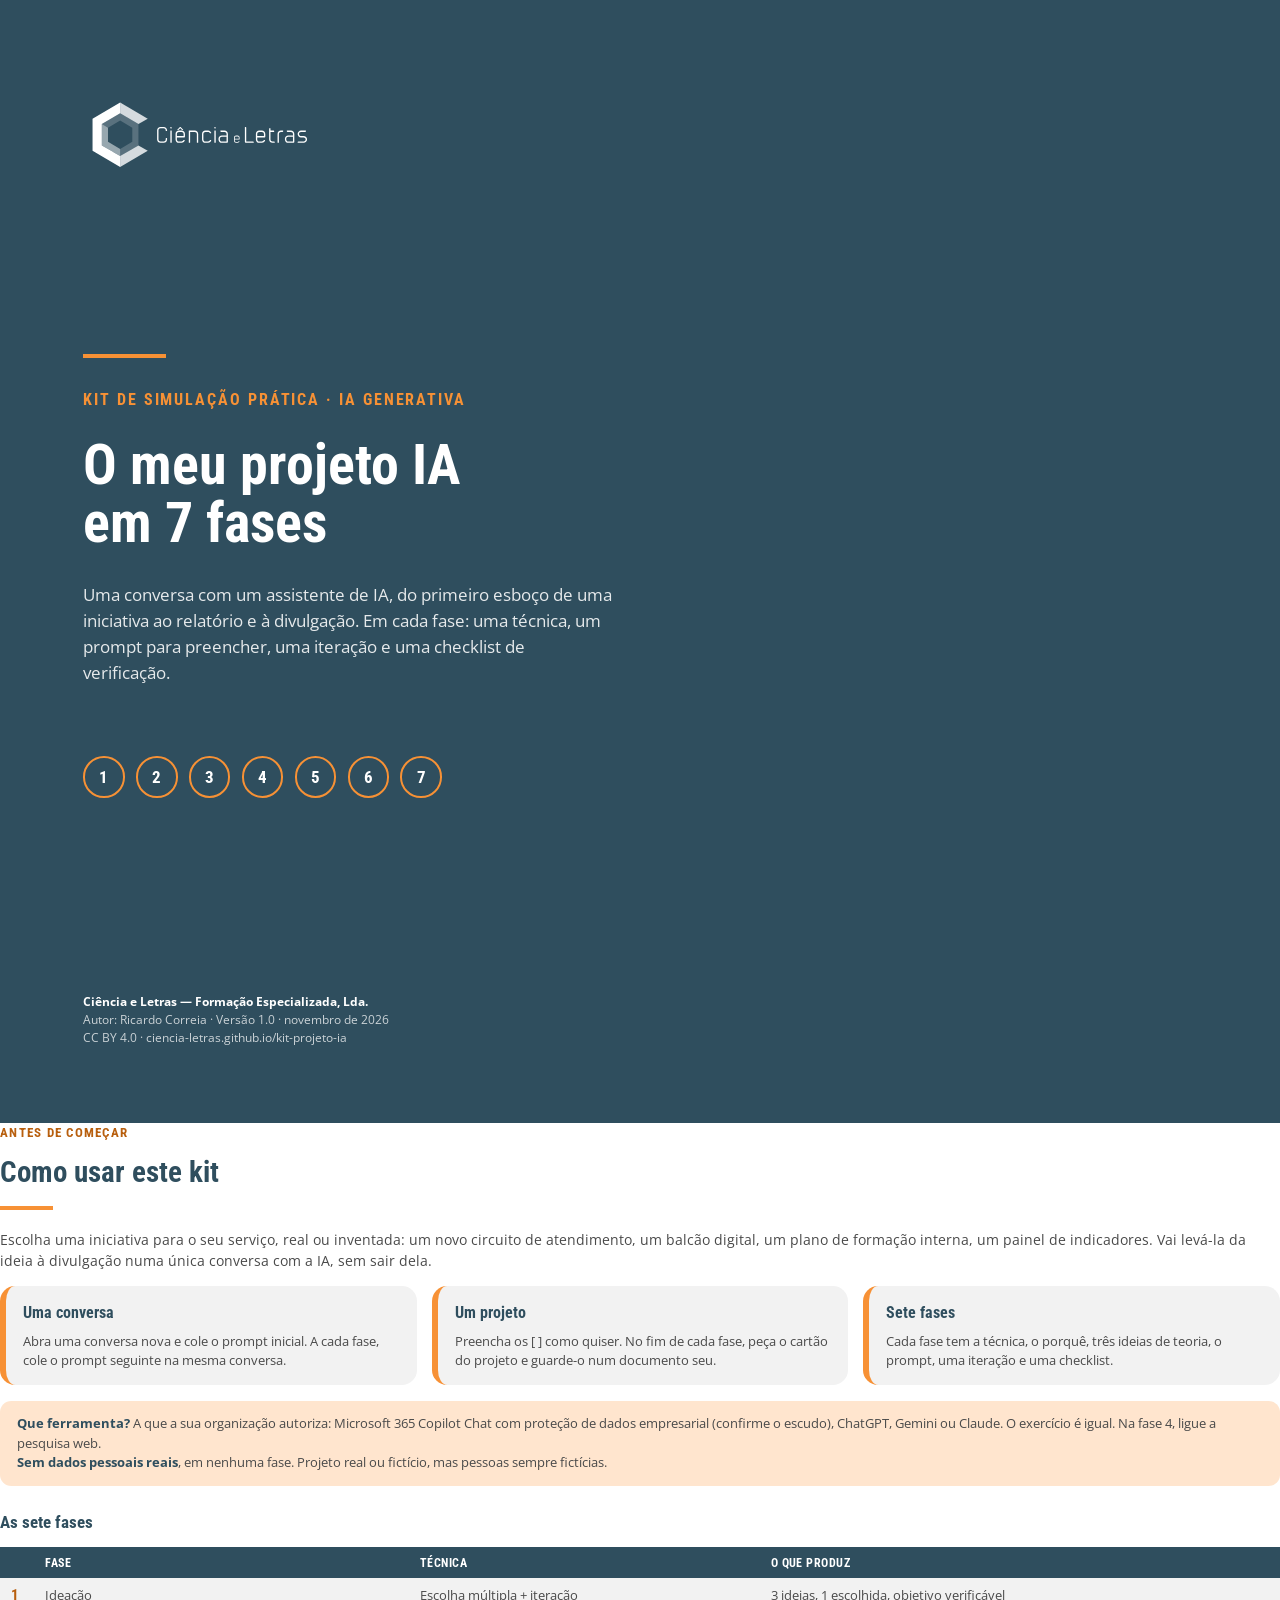
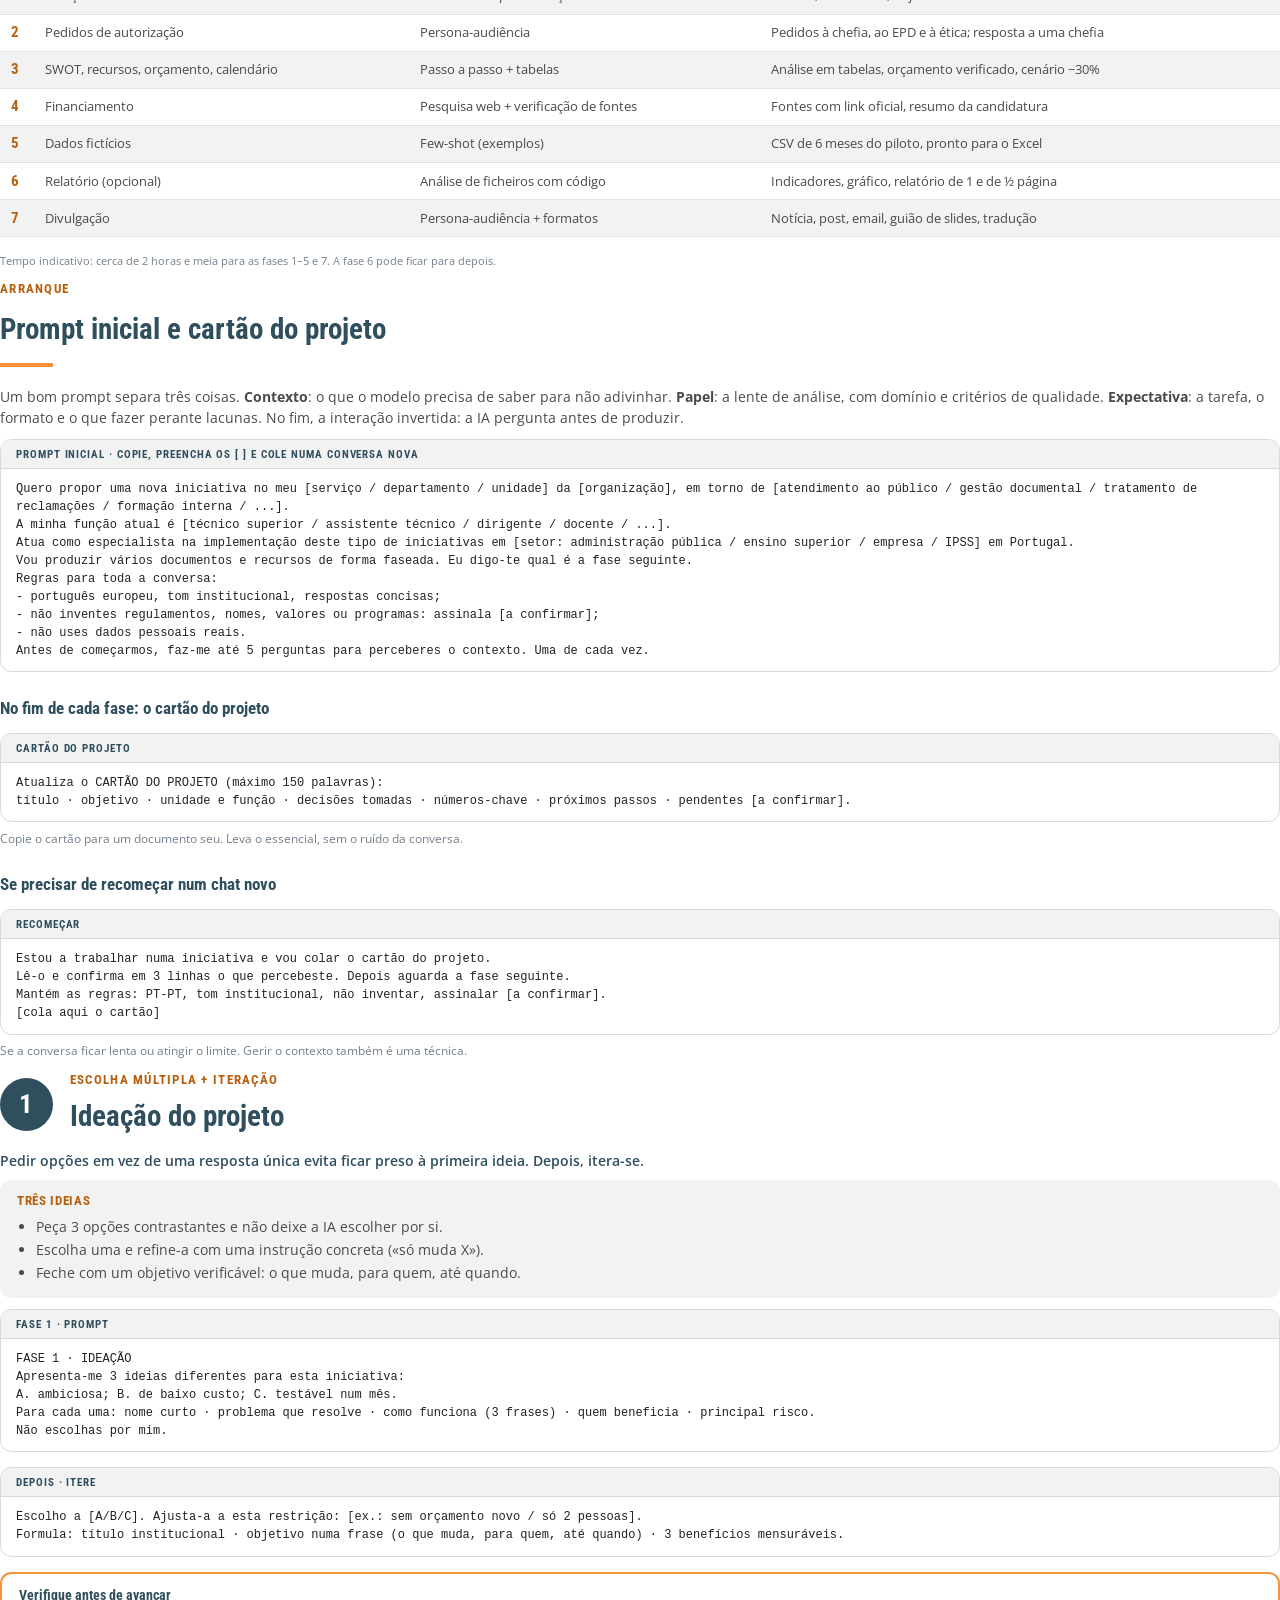
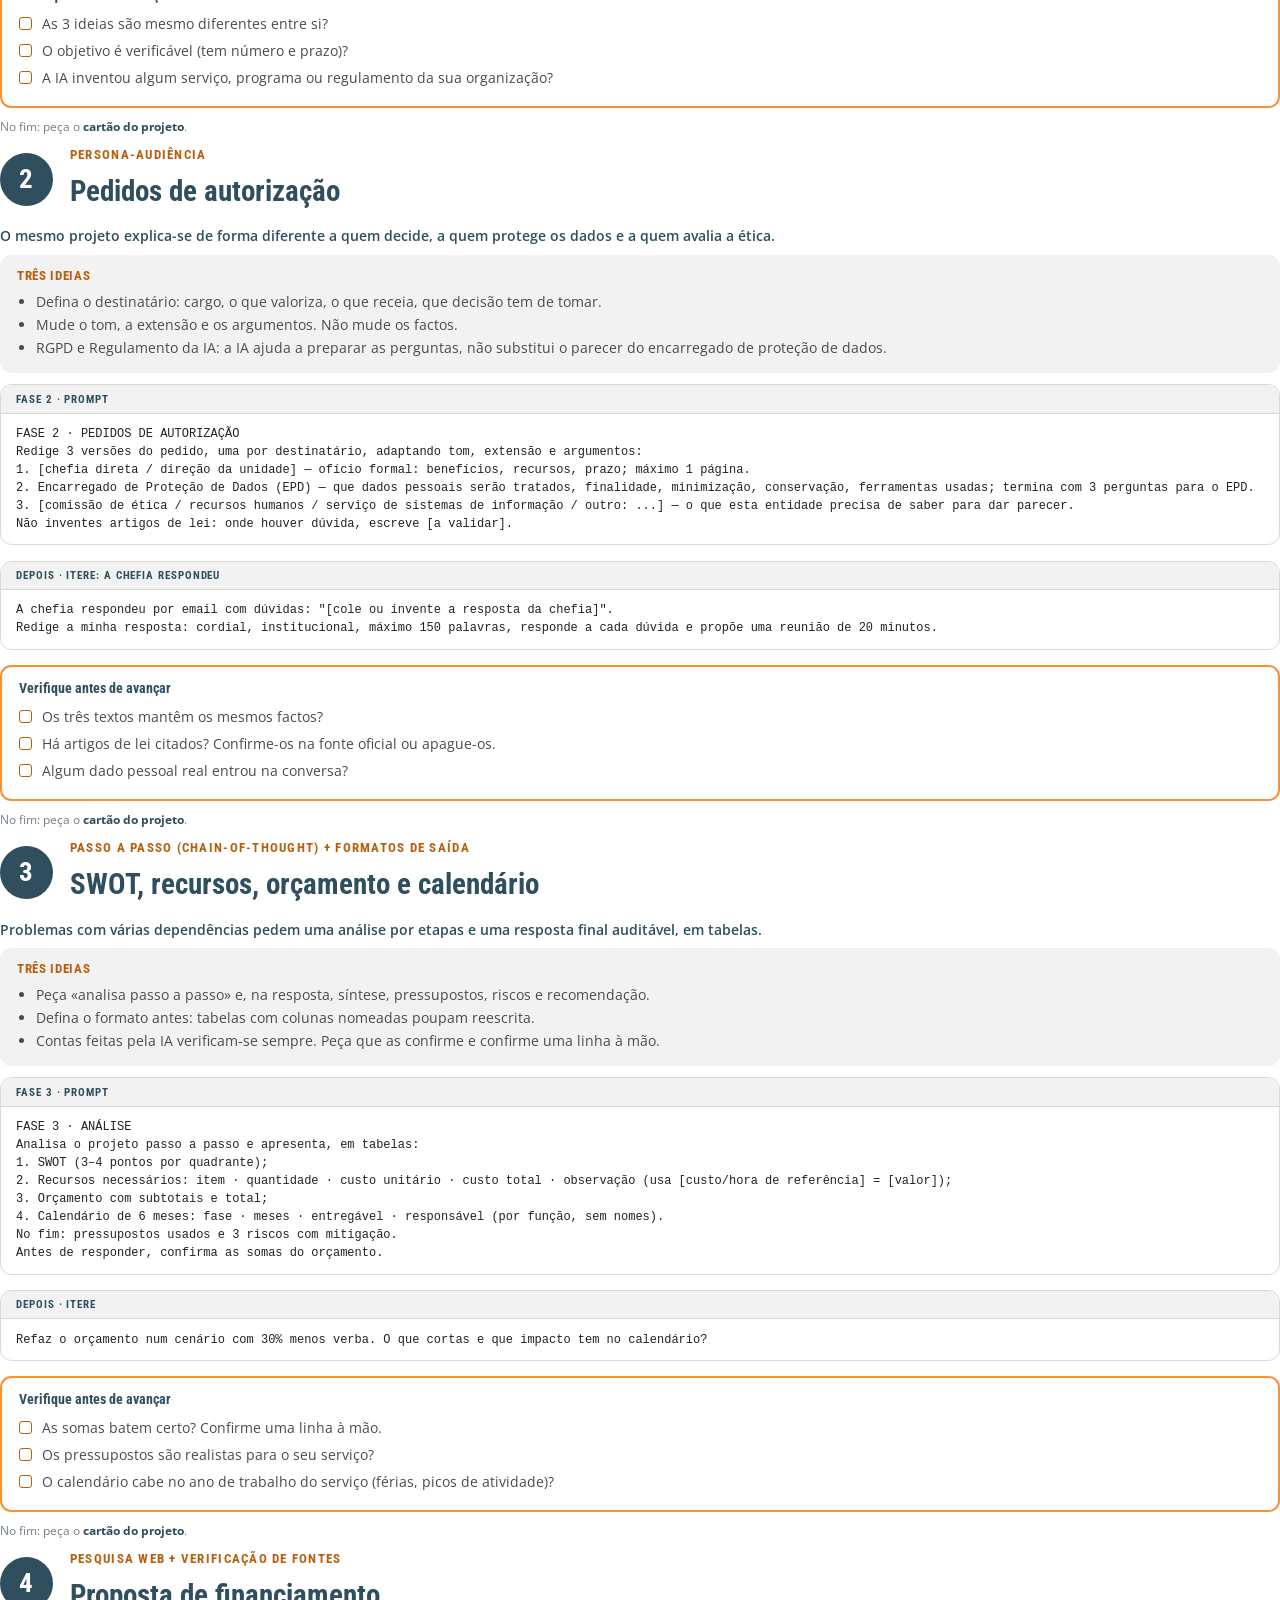
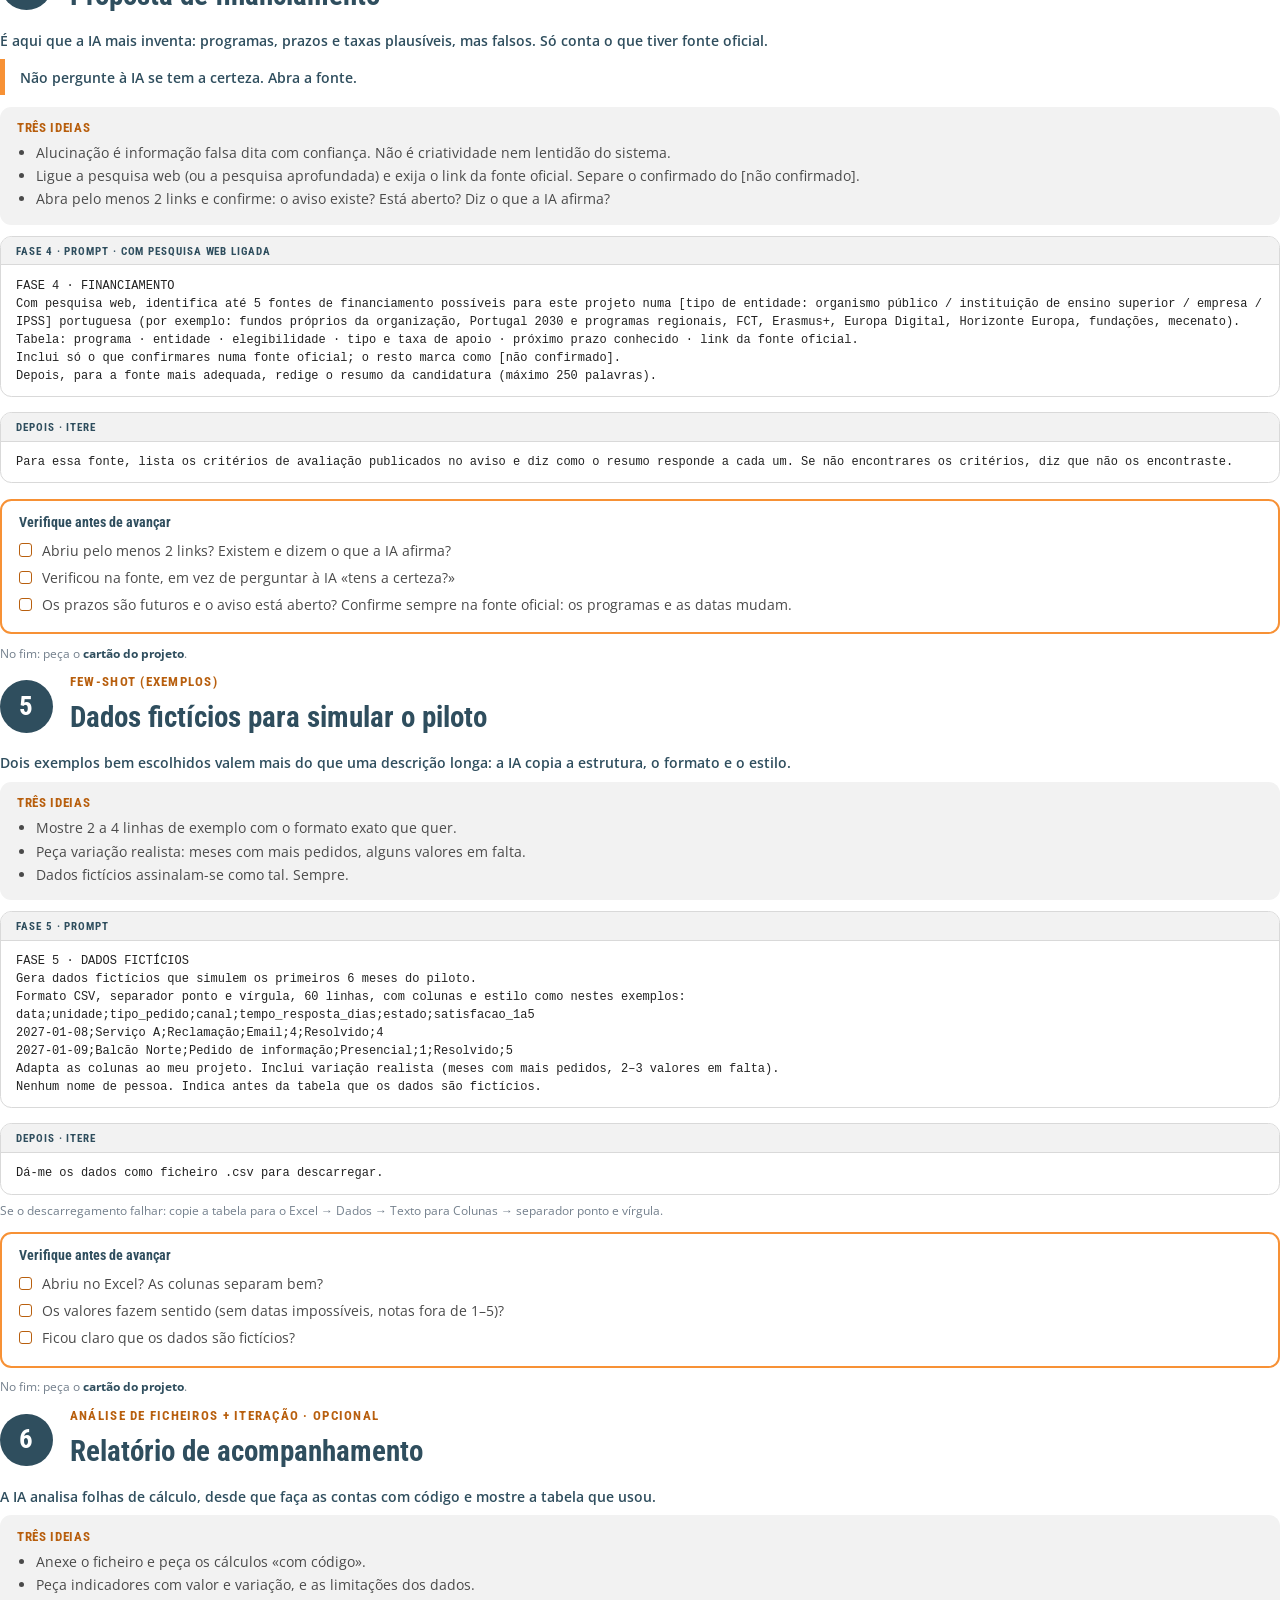
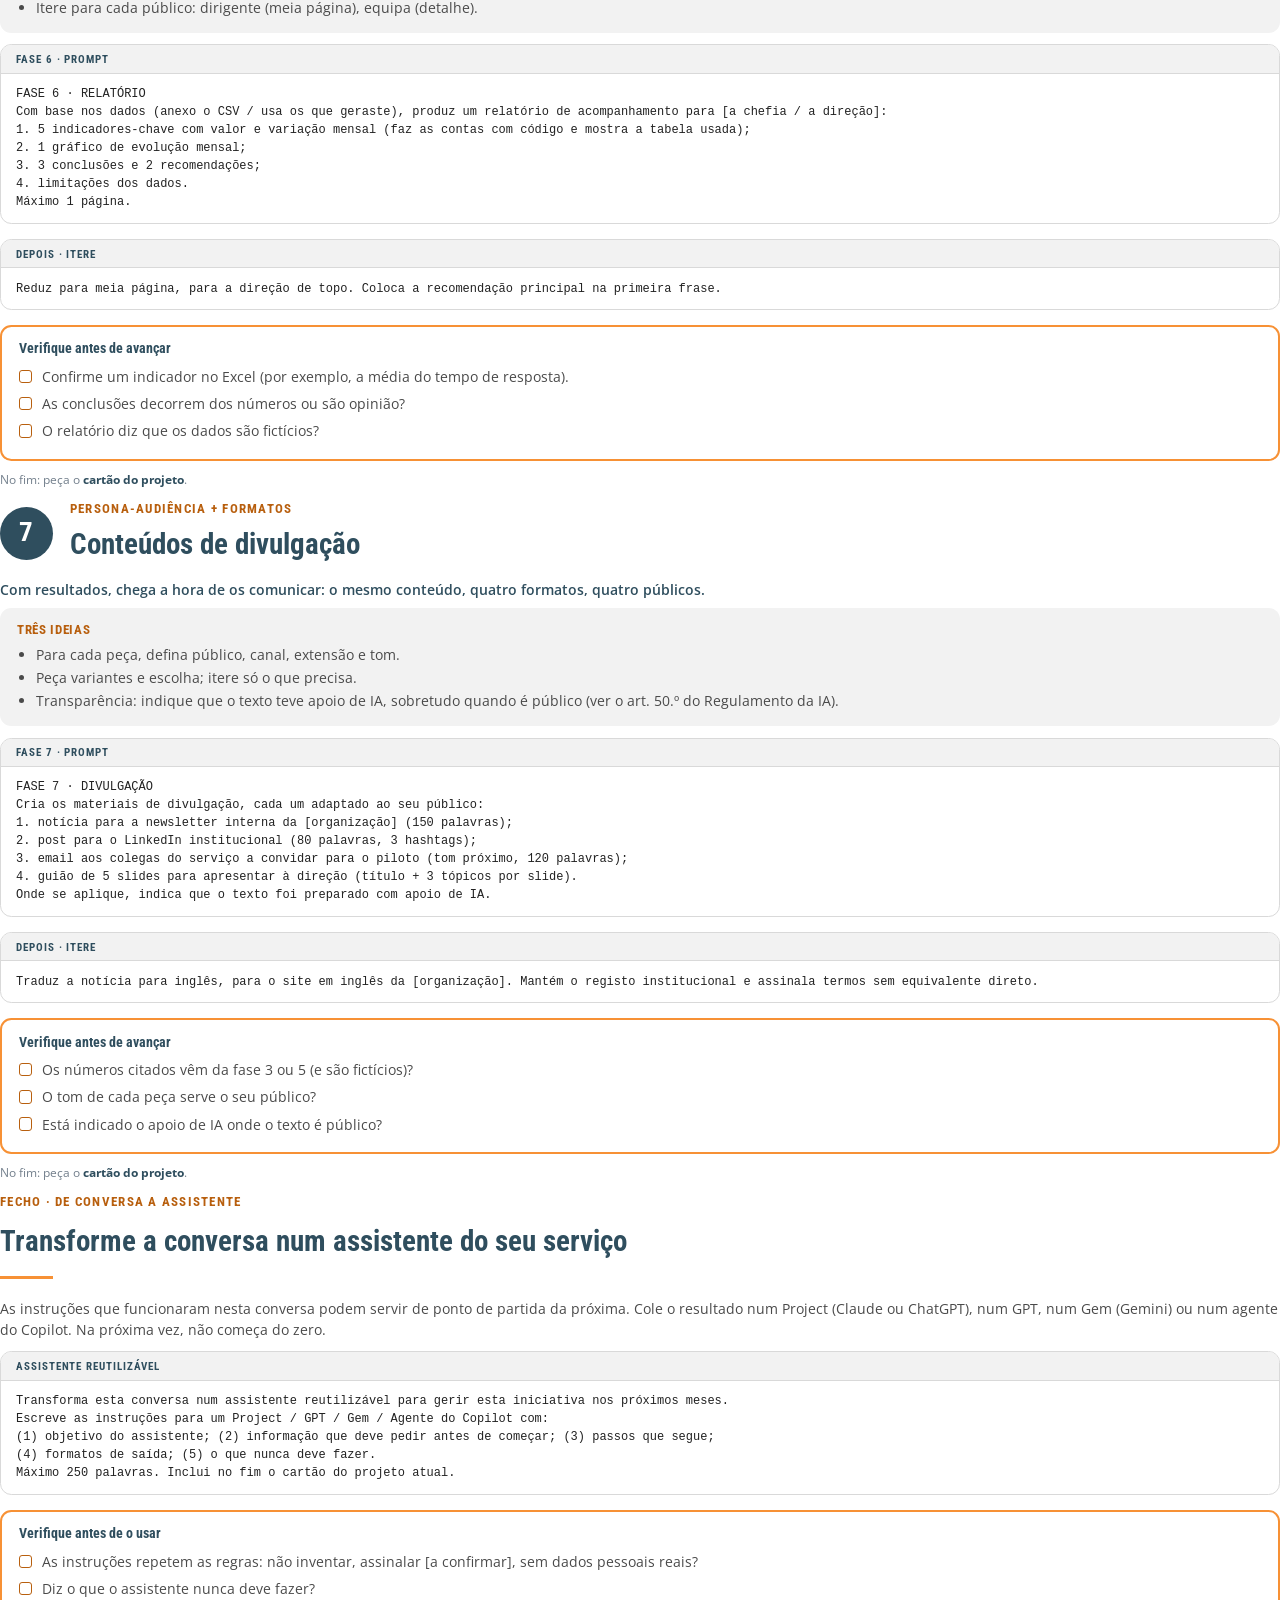
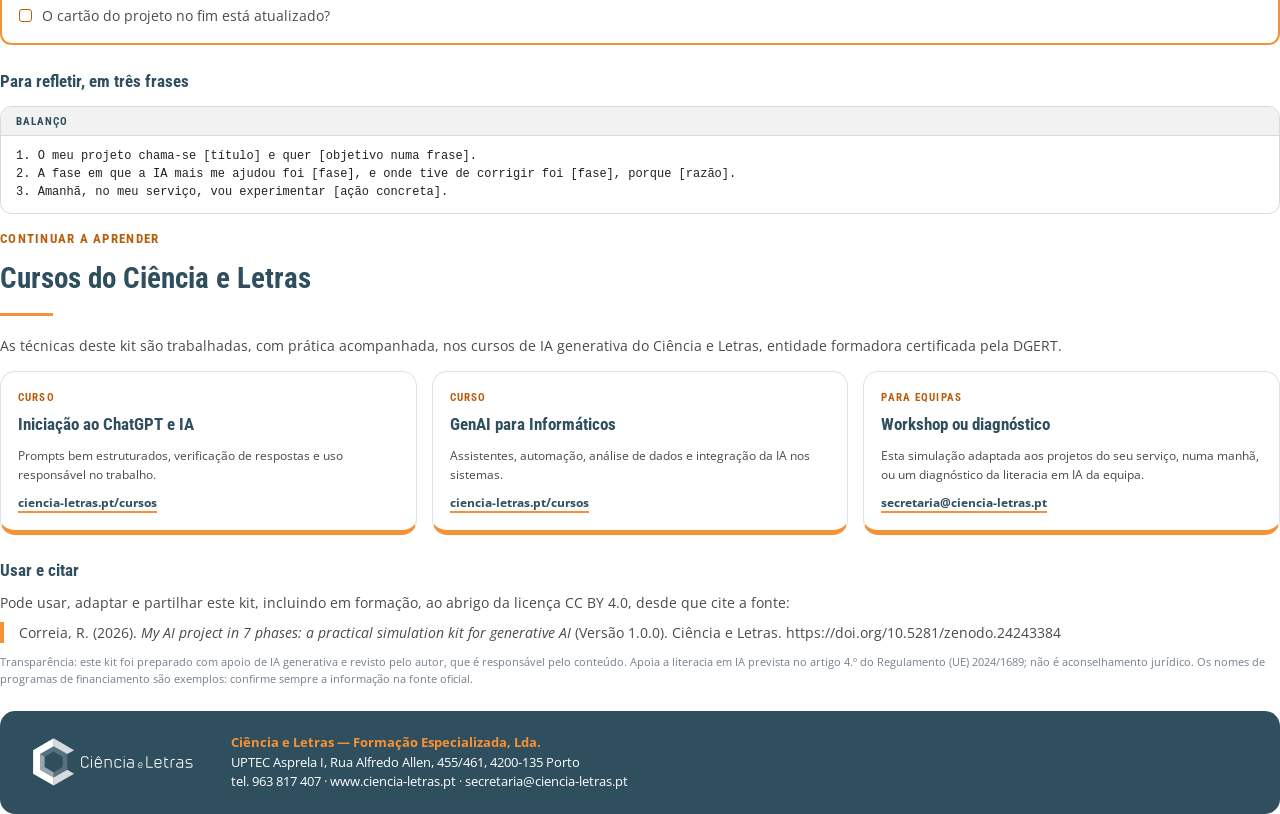
==== commit b618ff02: "Add Zenodo DOI Co-Authored-By: Claude Opus 5.5 <noreply@anthropic.com>" ====
--- a/_pdf/kit.html
+++ b/_pdf/kit.html
@@ -381,7 +381,7 @@
 
   <h3>Usar e citar</h3>
   <p>Pode usar, adaptar e partilhar este kit, incluindo em formação, ao abrigo da licença CC BY 4.0, desde que cite a fonte:</p>
-  <p style="padding-left:4mm;border-left:3pt solid var(--orange);">Correia, R. (2026). <em>My AI project in 7 phases: a practical simulation kit for generative AI</em> (Versão 1.0.0). Ciência e Letras. https://ciencia-letras.github.io/kit-projeto-ia/</p>
+  <p style="padding-left:4mm;border-left:3pt solid var(--orange);">Correia, R. (2026). <em>My AI project in 7 phases: a practical simulation kit for generative AI</em> (Versão 1.0.0). Ciência e Letras. https://doi.org/10.5281/zenodo.24243384</p>
   <p class="small">Transparência: este kit foi preparado com apoio de IA generativa e revisto pelo autor, que é responsável pelo conteúdo. Apoia a literacia em IA prevista no artigo 4.º do Regulamento (UE) 2024/1689; não é aconselhamento jurídico. Os nomes de programas de financiamento são exemplos: confirme sempre a informação na fonte oficial.</p>
 
   <div class="contact">
